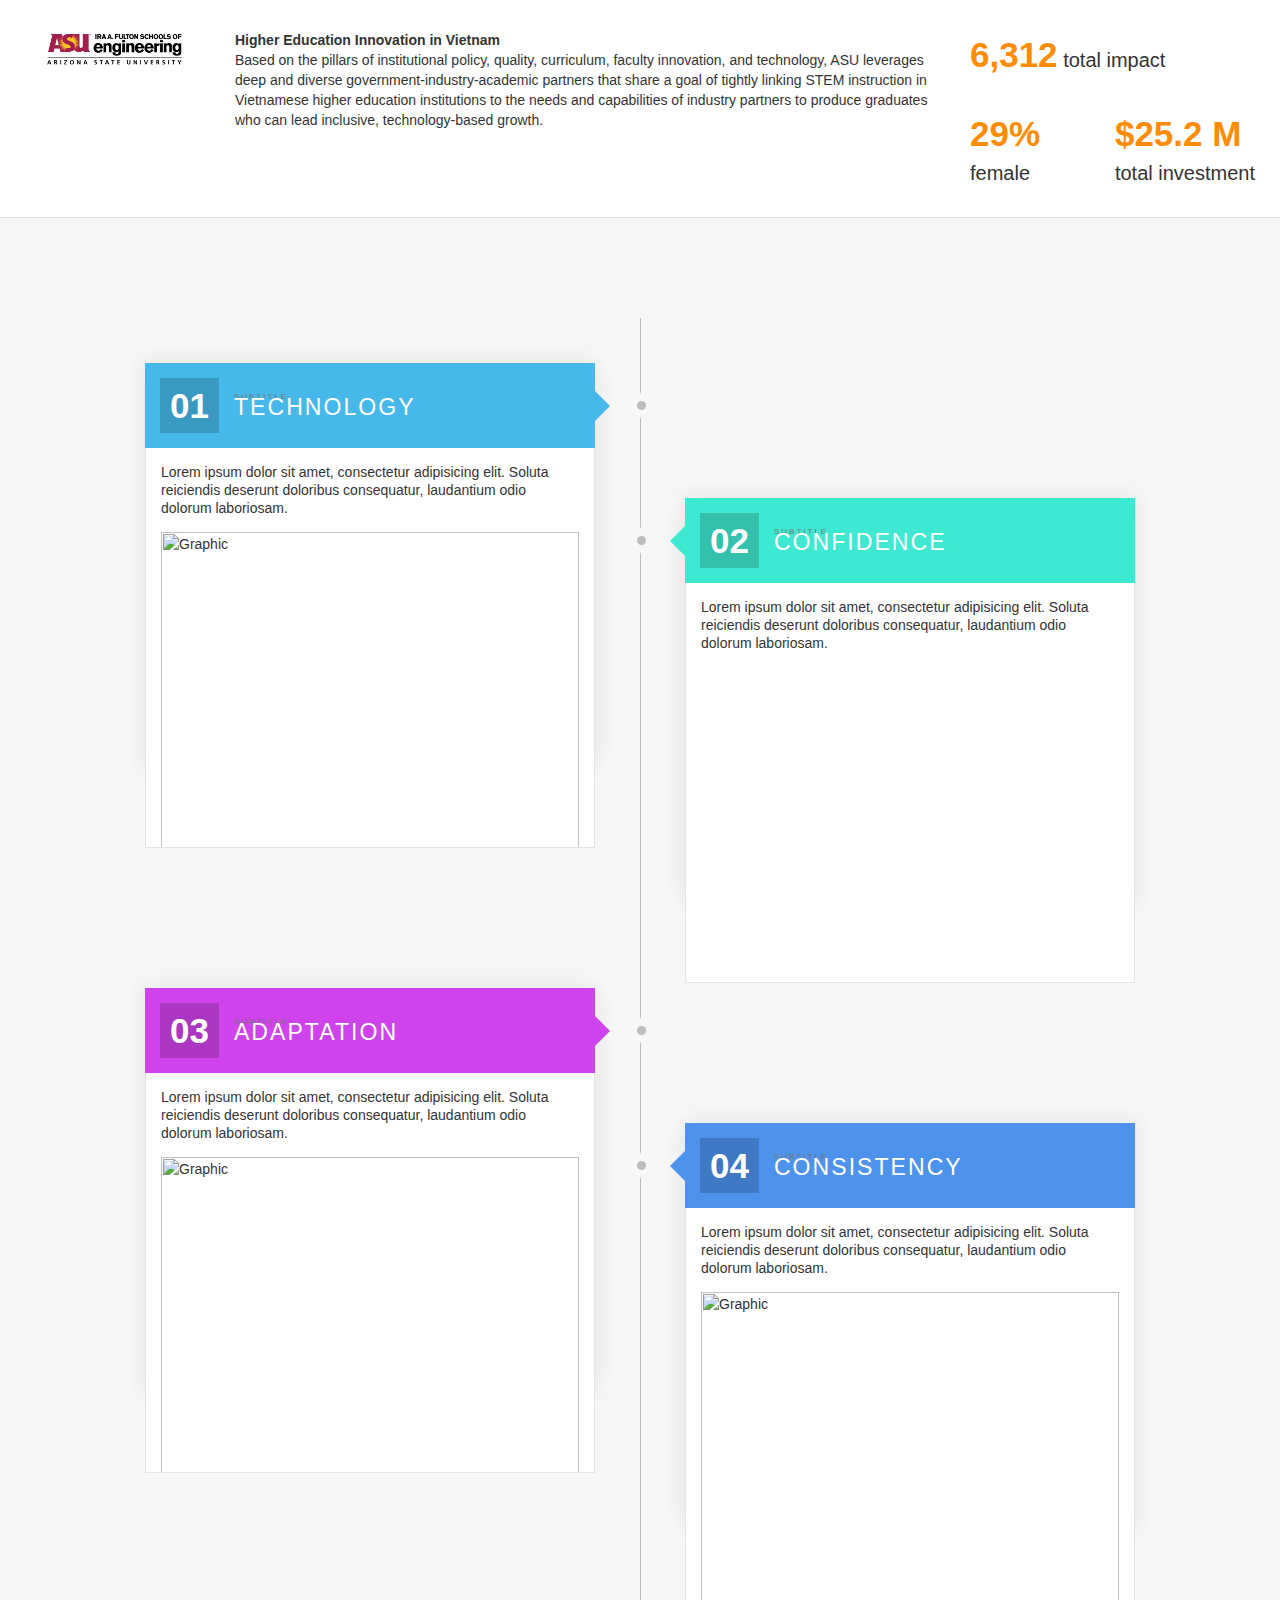
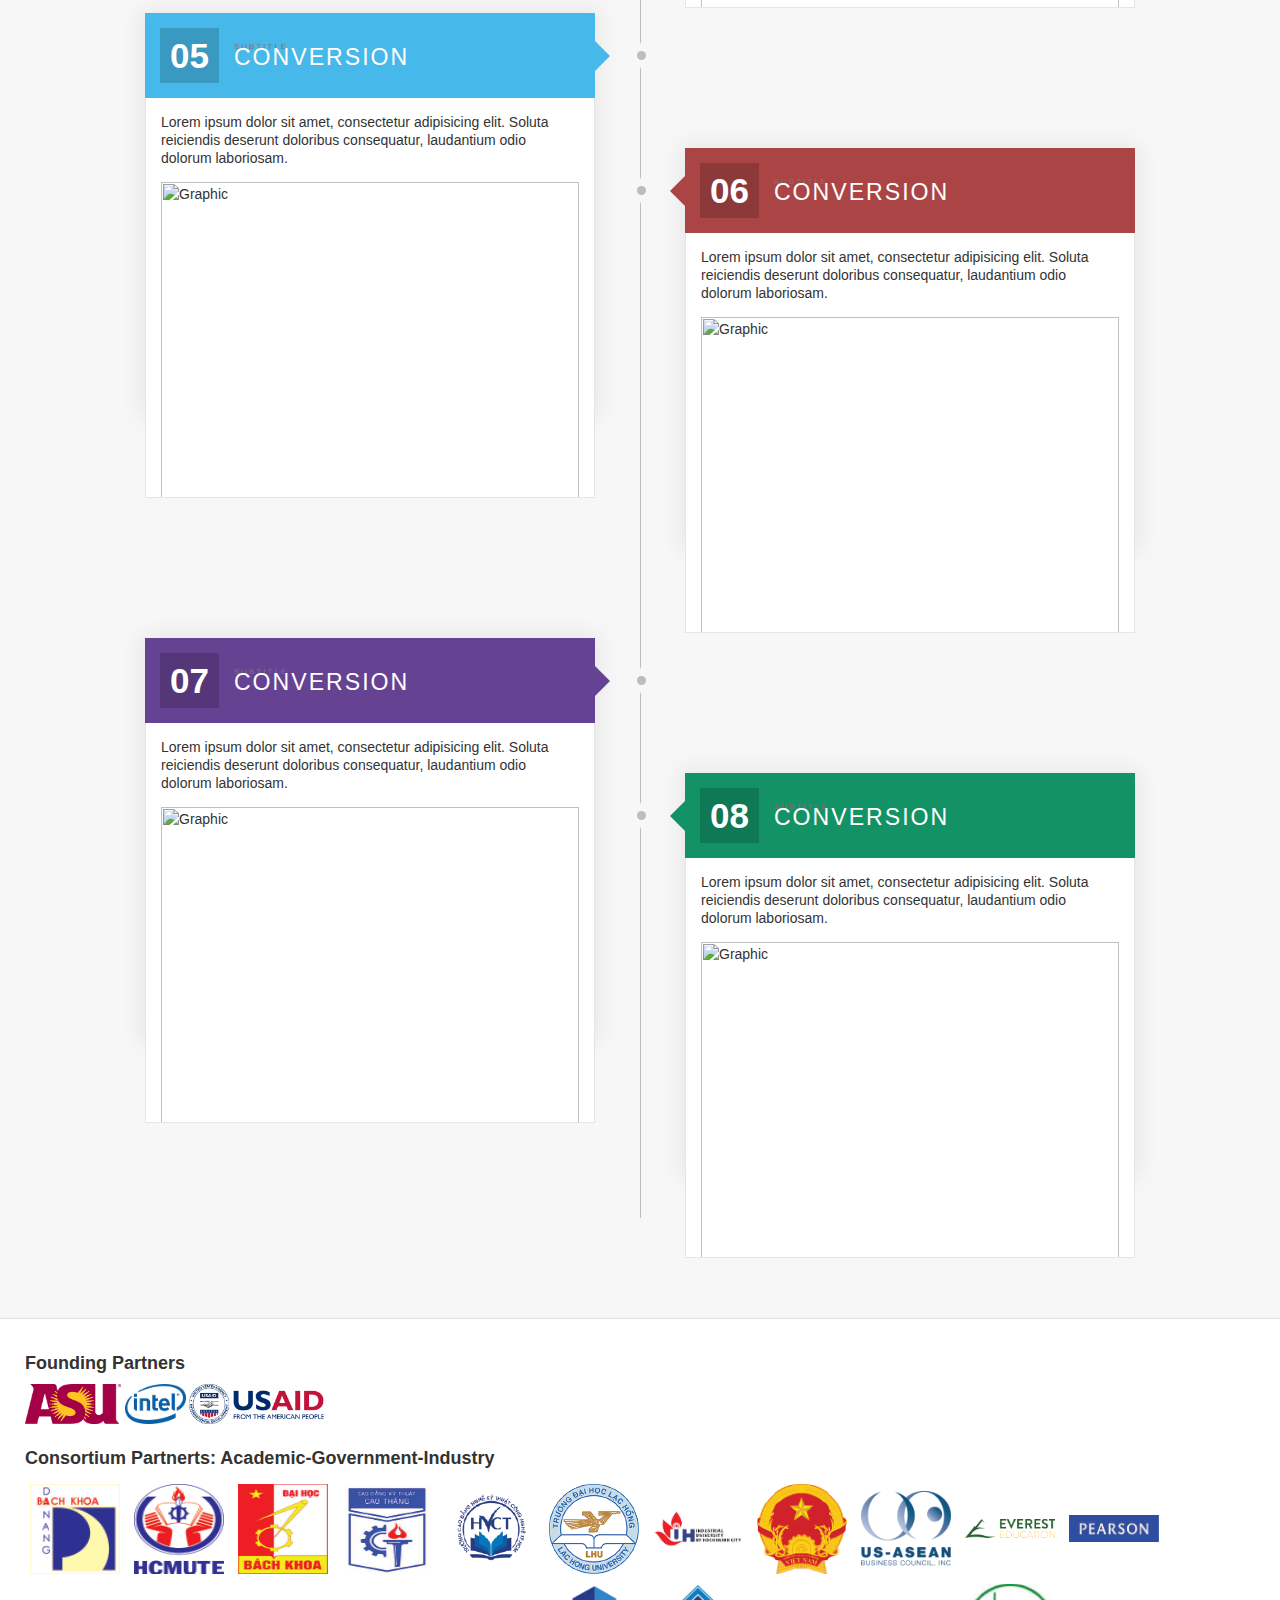
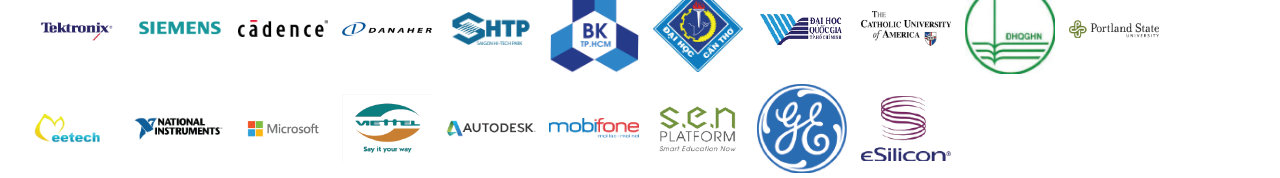
==== timeline.html @ 24457e75 "css for timeline updated" ====
<html>
  <head>
    <title>Hello world 3</title>
    <link rel="stylesheet" href="assets/css/main.css">

    <script src="http://ajax.googleapis.com/ajax/libs/jquery/3.2.1/jquery.min.js"></script>

      <!-- Latest compiled and minified CSS -->
    <link rel="stylesheet" href="https://maxcdn.bootstrapcdn.com/bootstrap/3.3.7/css/bootstrap.min.css"
    integrity="sha384-BVYiiSIFeK1dGmJRAkycuHAHRg32OmUcww7on3RYdg4Va+PmSTsz/K68vbdEjh4u" crossorigin="anonymous">
    <!-- Latest compiled and minified JavaScript -->
    <script src="https://maxcdn.bootstrapcdn.com/bootstrap/3.3.7/js/bootstrap.min.js"
    integrity="sha384-Tc5IQib027qvyjSMfHjOMaLkfuWVxZxUPnCJA7l2mCWNIpG9mGCD8wGNIcPD7Txa" crossorigin="anonymous"></script>
  </head>

  <body>

    <div class="row header">
      <div class="col-xs-6 col-sm-4 col-md-2 logo">
        <img src="assets/images/asu.jpg" alt="ASU logo" width="100%" />
      </div>
      <div class="hidden-xs col-sm-4 col-md-7 title">
        <b>Higher Education Innovation in Vietnam</b><br>
        <p>
          Based on the pillars of institutional policy, quality, curriculum, faculty innovation, and
          technology, ASU leverages deep and diverse government-industry-academic
          partners that share a goal of tightly linking STEM instruction in Vietnamese
          higher education institutions to the needs and capabilities of industry partners to produce
          graduates who can lead inclusive, technology-based growth.
        </p>
      </div>
      <div class="col-xs-6 col-sm-4 col-md-3 num-stats">
        <div class="text-left"><span class="number-highlighter">6,312</span> total impact</div> <br>
        <div>
          <div class="stat-item float-left"><span class="number-highlighter">29%</span> <br>female</div>
          <div class="stat-item float-right"><span class="number-highlighter">$25.2 M</span> <br>total investment</div>
        </div>
      </div>

      <div class="col-xs-12 visibile-xs-block hidden-sm hidden-md hidden-lg title">
        <b>Higher Education Innovation in Vietnam</b><br>
        <p>
          Based on the pillars of institutional policy, quality, curriculum, faculty innovation, and
          technology, ASU leverages deep and diverse government-industry-academic
          partners that share a goal of tightly linking STEM instruction in Vietnamese
          higher education institutions to the needs and capabilities of industry partners to produce
          graduates who can lead inclusive, technology-based growth.
        </p>
      </div>
    </div>


    <section id=timeline>
    	<div class="demo-card-wrapper">
    		<div class="demo-card demo-card--step1">
    			<div class="head">
    				<div class="number-box">
    					<span>01</span>
    				</div>
    				<h2><span class="small">Subtitle</span> Technology</h2>
    			</div>
    			<div class="body">
    				<p>Lorem ipsum dolor sit amet, consectetur adipisicing elit. Soluta reiciendis deserunt doloribus consequatur, laudantium odio dolorum laboriosam.</p>
    				<img src="http://lorempixel.com/1000/500" alt="Graphic">
    			</div>
    		</div>

    		<div class="demo-card demo-card--step2">
    			<div class="head">
    				<div class="number-box">
    					<span>02</span>
    				</div>
    				<h2><span class="small">Subtitle</span> Confidence</h2>
    			</div>
    			<div class="body">
    				<p>Lorem ipsum dolor sit amet, consectetur adipisicing elit. Soluta reiciendis deserunt doloribus consequatur, laudantium odio dolorum laboriosam.</p>
    				<iframe width="100%" height="315" src="https://www.youtube.com/embed/DiTECkLZ8HM" frameborder="0" allowfullscreen></iframe>
    			</div>
    		</div>

    		<div class="demo-card demo-card--step3">
    			<div class="head">
    				<div class="number-box">
    					<span>03</span>
    				</div>
    				<h2><span class="small">Subtitle</span> Adaptation</h2>
    			</div>
    			<div class="body">
    				<p>Lorem ipsum dolor sit amet, consectetur adipisicing elit. Soluta reiciendis deserunt doloribus consequatur, laudantium odio dolorum laboriosam.</p>
    				<img src="http://lorempixel.com/700/500" alt="Graphic">
    			</div>
    		</div>

    		<div class="demo-card demo-card--step4">
    			<div class="head">
    				<div class="number-box">
    					<span>04</span>
    				</div>
    				<h2><span class="small">Subtitle</span> Consistency</h2>
    			</div>
    			<div class="body">
    				<p>Lorem ipsum dolor sit amet, consectetur adipisicing elit. Soluta reiciendis deserunt doloribus consequatur, laudantium odio dolorum laboriosam.</p>
    				<img src="http://lorempixel.com/1000/600" alt="Graphic">
    			</div>
    		</div>

    		<div class="demo-card demo-card--step5">
    			<div class="head">
    				<div class="number-box">
    					<span>05</span>
    				</div>
    				<h2><span class="small">Subtitle</span> Conversion</h2>
    			</div>
    			<div class="body">
    				<p>Lorem ipsum dolor sit amet, consectetur adipisicing elit. Soluta reiciendis deserunt doloribus consequatur, laudantium odio dolorum laboriosam.</p>
    				<img src="http://lorempixel.com/1000/400" alt="Graphic">
    			</div>
    		</div>

        <div class="demo-card demo-card--step6">
    			<div class="head">
    				<div class="number-box">
    					<span>06</span>
    				</div>
    				<h2><span class="small">Subtitle</span> Conversion</h2>
    			</div>
    			<div class="body">
    				<p>Lorem ipsum dolor sit amet, consectetur adipisicing elit. Soluta reiciendis deserunt doloribus consequatur, laudantium odio dolorum laboriosam.</p>
    				<img src="http://lorempixel.com/800/500" alt="Graphic">
    			</div>
    		</div>

        <div class="demo-card demo-card--step7">
    			<div class="head">
    				<div class="number-box">
    					<span>07</span>
    				</div>
    				<h2><span class="small">Subtitle</span> Conversion</h2>
    			</div>
    			<div class="body">
    				<p>Lorem ipsum dolor sit amet, consectetur adipisicing elit. Soluta reiciendis deserunt doloribus consequatur, laudantium odio dolorum laboriosam.</p>
    				<img src="http://lorempixel.com/600/500" alt="Graphic">
    			</div>
    		</div>


        <div class="demo-card demo-card--step8">
    			<div class="head">
    				<div class="number-box">
    					<span>08</span>
    				</div>
    				<h2><span class="small">Subtitle</span> Conversion</h2>
    			</div>
    			<div class="body">
    				<p>Lorem ipsum dolor sit amet, consectetur adipisicing elit. Soluta reiciendis deserunt doloribus consequatur, laudantium odio dolorum laboriosam.</p>
    				<img src="http://lorempixel.com/300/500" alt="Graphic">
    			</div>
    		</div>

    	</div>
    </section>


    <footer>
      <h6>Founding Partners</h6>
        <div class="partner-logos">
          <img src="assets/images/asu-logo.png" alt="ASU" />
          <img src="assets/images/intel-logo.jpg" alt="Intel" />
          <img src="assets/images/usaid-logo.jpg" alt="USAID" />
        </div>
      <h6>Consortium Partnerts: Academic-Government-Industry</h6>
      <div class="footer-logos">
        <img src="assets/images/logo1.png" />
        <img src="assets/images/logo2.png" />
        <img src="assets/images/logo3.png" />
        <img src="assets/images/logo4.png" />
        <img src="assets/images/logo5.png" />
        <img src="assets/images/logo6.png" />
        <img src="assets/images/logo7.png" />
        <img src="assets/images/logo8.png" />
        <img src="assets/images/logo9.png" />
        <img src="assets/images/logo10.png" />
        <img src="assets/images/logo11.png" />
        <img src="assets/images/logo12.png" />
        <img src="assets/images/logo13.png" />
        <img src="assets/images/logo14.png" />
        <img src="assets/images/logo15.png" />
        <img src="assets/images/logo16.png" />

        <img src="assets/images/logo17.png" />
        <img src="assets/images/logo18.png" />
        <img src="assets/images/logo19.png" />
        <img src="assets/images/logo20.png" />
        <img src="assets/images/logo21.png" />
        <img src="assets/images/logo22.png" />
        <img src="assets/images/logo23.png" />
        <img src="assets/images/logo24.png" />
        <img src="assets/images/logo25.png" />
        <img src="assets/images/logo26.png" />
        <img src="assets/images/logo27.png" />
        <img src="assets/images/logo28.png" />
        <img src="assets/images/logo29.png" />
        <img src="assets/images/logo30.png" />
        <img src="assets/images/logo31.png" />
      </div>
    </footer>
    <script type="text/javascript" src="assets/javascripts/underscore.min.js"></script>
    <script type="text/javascript" src="assets/javascripts/script.js"></script>
  </body>
</html>
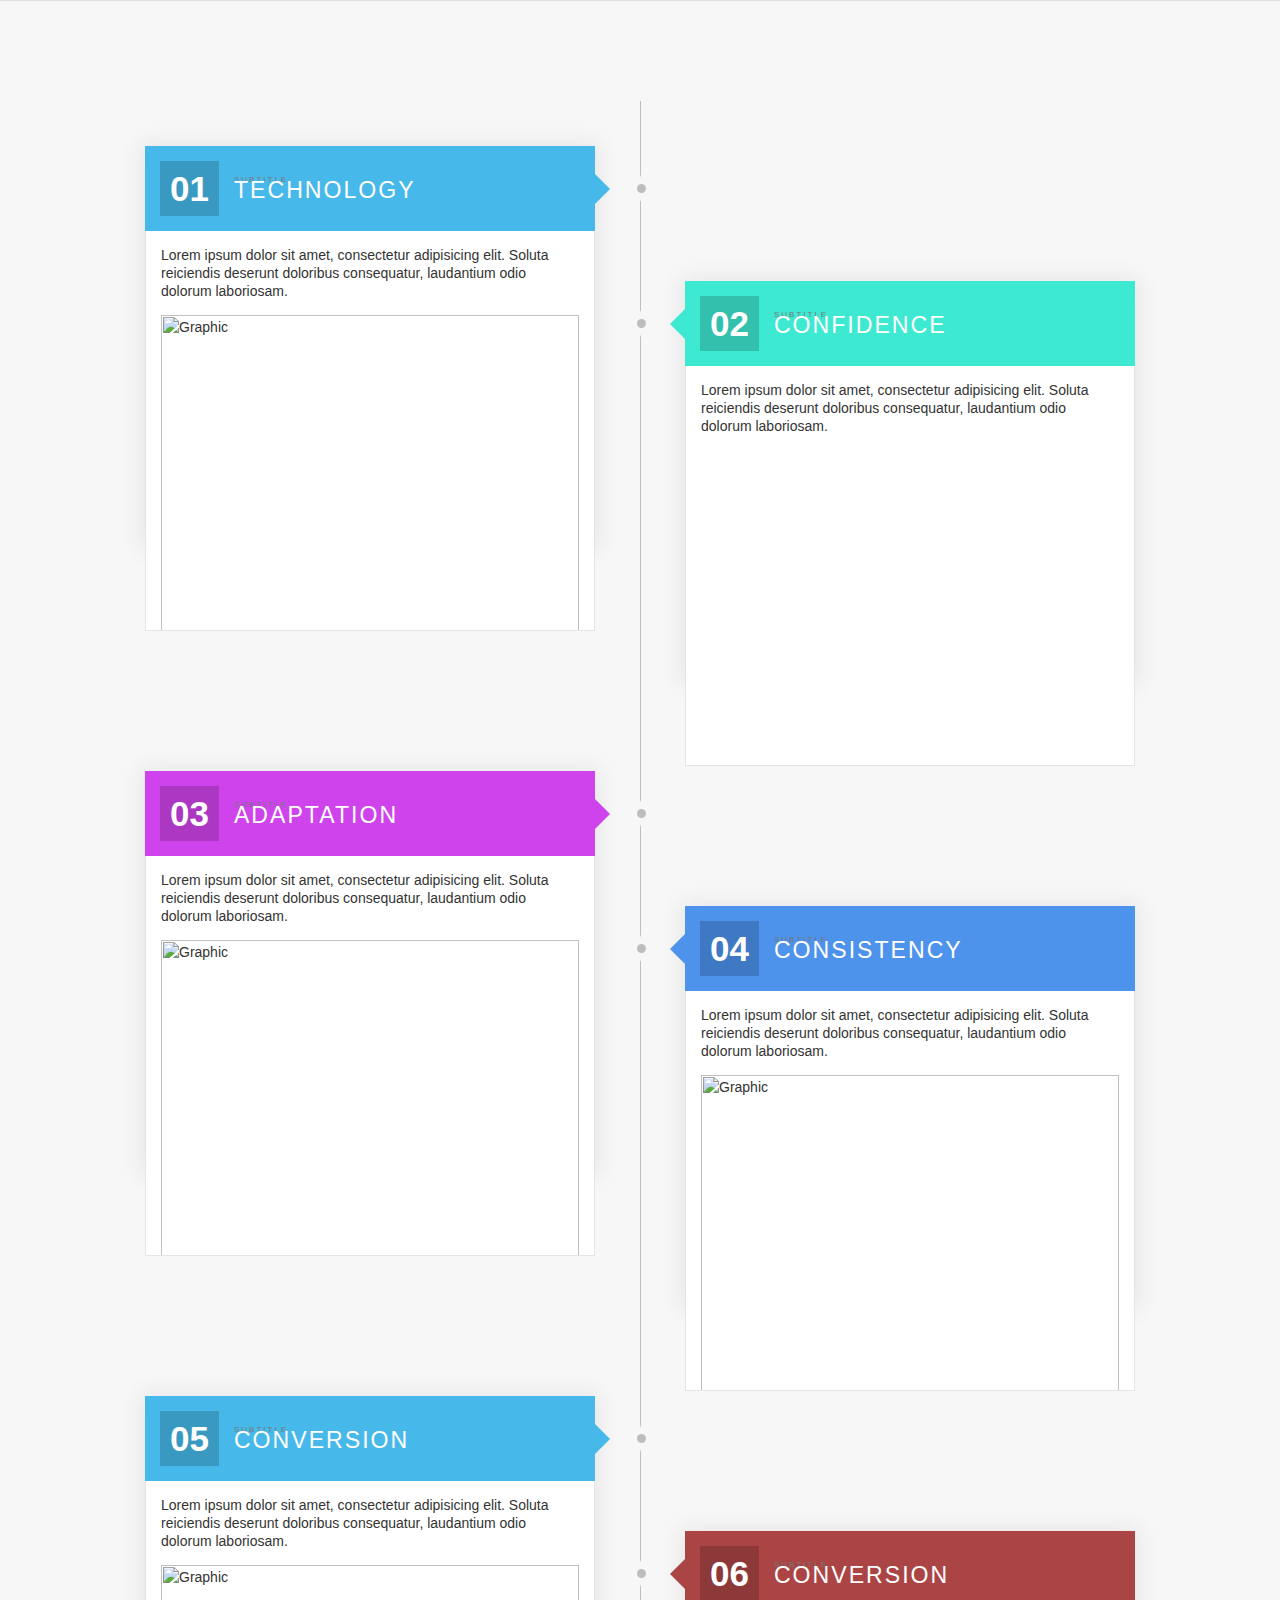
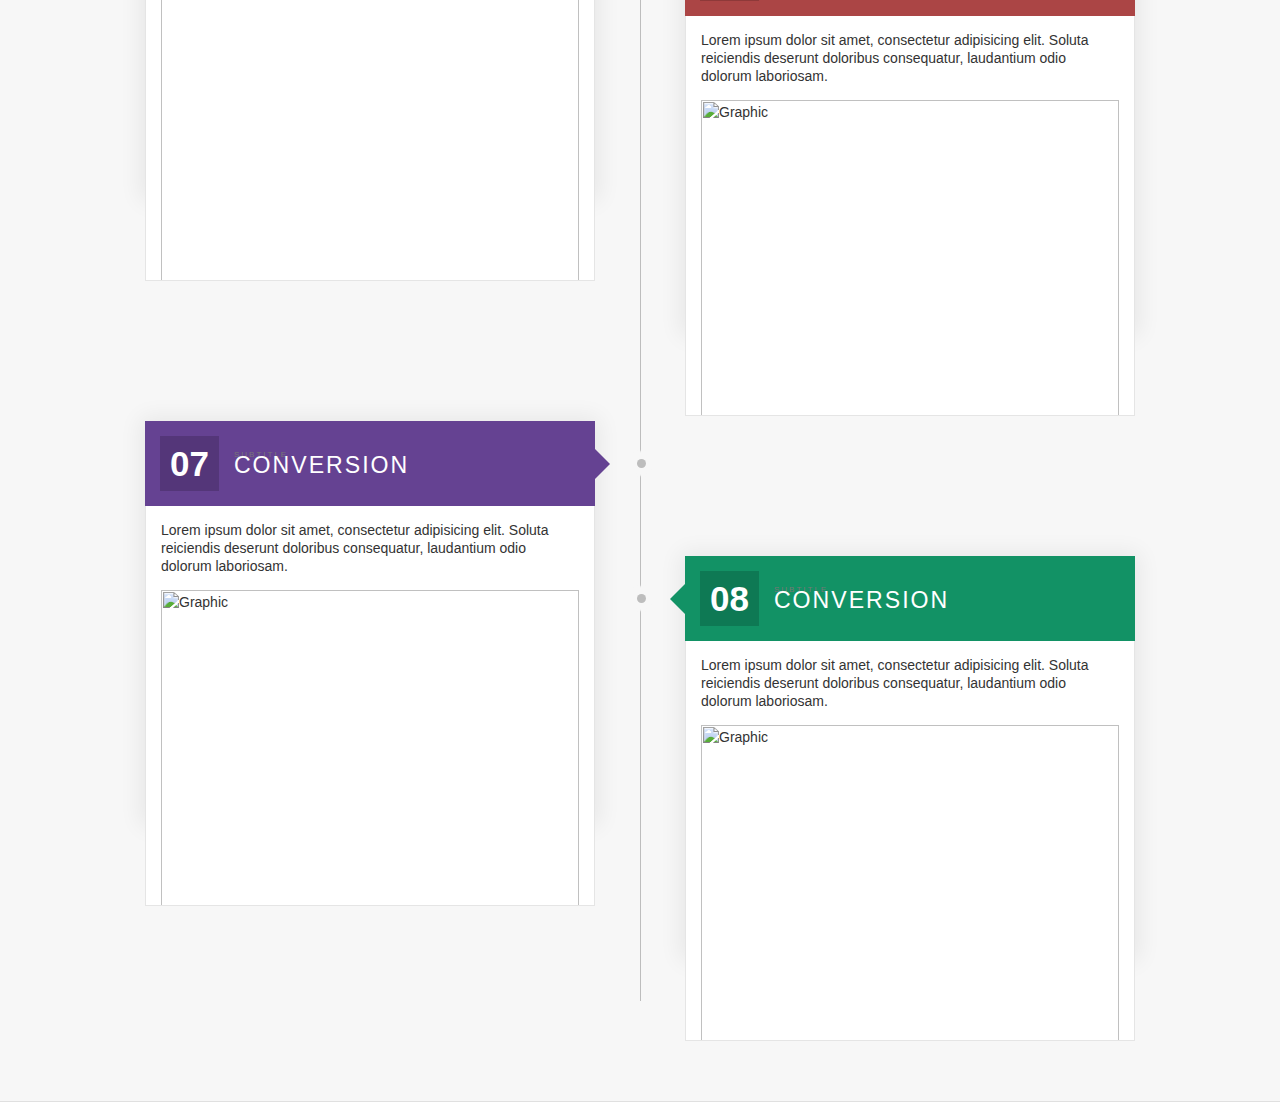
==== commit 0cb74f6d: "remove header and footer" ====
--- a/timeline.html
+++ b/timeline.html
@@ -2,6 +2,7 @@
   <head>
     <title>Hello world 3</title>
     <link rel="stylesheet" href="assets/css/main.css">
+    <link rel="stylesheet" href="assets/css/style.css">
 
     <script src="http://ajax.googleapis.com/ajax/libs/jquery/3.2.1/jquery.min.js"></script>
 
@@ -14,42 +15,7 @@
   </head>
 
   <body>
-
-    <div class="row header">
-      <div class="col-xs-6 col-sm-4 col-md-2 logo">
-        <img src="assets/images/asu.jpg" alt="ASU logo" width="100%" />
-      </div>
-      <div class="hidden-xs col-sm-4 col-md-7 title">
-        <b>Higher Education Innovation in Vietnam</b><br>
-        <p>
-          Based on the pillars of institutional policy, quality, curriculum, faculty innovation, and
-          technology, ASU leverages deep and diverse government-industry-academic
-          partners that share a goal of tightly linking STEM instruction in Vietnamese
-          higher education institutions to the needs and capabilities of industry partners to produce
-          graduates who can lead inclusive, technology-based growth.
-        </p>
-      </div>
-      <div class="col-xs-6 col-sm-4 col-md-3 num-stats">
-        <div class="text-left"><span class="number-highlighter">6,312</span> total impact</div> <br>
-        <div>
-          <div class="stat-item float-left"><span class="number-highlighter">29%</span> <br>female</div>
-          <div class="stat-item float-right"><span class="number-highlighter">$25.2 M</span> <br>total investment</div>
-        </div>
-      </div>
-
-      <div class="col-xs-12 visibile-xs-block hidden-sm hidden-md hidden-lg title">
-        <b>Higher Education Innovation in Vietnam</b><br>
-        <p>
-          Based on the pillars of institutional policy, quality, curriculum, faculty innovation, and
-          technology, ASU leverages deep and diverse government-industry-academic
-          partners that share a goal of tightly linking STEM instruction in Vietnamese
-          higher education institutions to the needs and capabilities of industry partners to produce
-          graduates who can lead inclusive, technology-based growth.
-        </p>
-      </div>
-    </div>
-
-
+    
     <section id=timeline>
     	<div class="demo-card-wrapper">
     		<div class="demo-card demo-card--step1">
@@ -159,51 +125,7 @@
 
     	</div>
     </section>
-
-
-    <footer>
-      <h6>Founding Partners</h6>
-        <div class="partner-logos">
-          <img src="assets/images/asu-logo.png" alt="ASU" />
-          <img src="assets/images/intel-logo.jpg" alt="Intel" />
-          <img src="assets/images/usaid-logo.jpg" alt="USAID" />
-        </div>
-      <h6>Consortium Partnerts: Academic-Government-Industry</h6>
-      <div class="footer-logos">
-        <img src="assets/images/logo1.png" />
-        <img src="assets/images/logo2.png" />
-        <img src="assets/images/logo3.png" />
-        <img src="assets/images/logo4.png" />
-        <img src="assets/images/logo5.png" />
-        <img src="assets/images/logo6.png" />
-        <img src="assets/images/logo7.png" />
-        <img src="assets/images/logo8.png" />
-        <img src="assets/images/logo9.png" />
-        <img src="assets/images/logo10.png" />
-        <img src="assets/images/logo11.png" />
-        <img src="assets/images/logo12.png" />
-        <img src="assets/images/logo13.png" />
-        <img src="assets/images/logo14.png" />
-        <img src="assets/images/logo15.png" />
-        <img src="assets/images/logo16.png" />
-
-        <img src="assets/images/logo17.png" />
-        <img src="assets/images/logo18.png" />
-        <img src="assets/images/logo19.png" />
-        <img src="assets/images/logo20.png" />
-        <img src="assets/images/logo21.png" />
-        <img src="assets/images/logo22.png" />
-        <img src="assets/images/logo23.png" />
-        <img src="assets/images/logo24.png" />
-        <img src="assets/images/logo25.png" />
-        <img src="assets/images/logo26.png" />
-        <img src="assets/images/logo27.png" />
-        <img src="assets/images/logo28.png" />
-        <img src="assets/images/logo29.png" />
-        <img src="assets/images/logo30.png" />
-        <img src="assets/images/logo31.png" />
-      </div>
-    </footer>
+    
     <script type="text/javascript" src="assets/javascripts/underscore.min.js"></script>
     <script type="text/javascript" src="assets/javascripts/script.js"></script>
   </body>
--- a/assets/css/style.css
+++ b/assets/css/style.css
@@ -0,0 +1,279 @@
+/* Media Queries */
+/* Card sizing */
+/* Colors */
+/* Calculations */
+/* Placeholders */
+
+
+@media (min-width: 1000px) {
+  #timeline .demo-card:nth-child(odd) .head::after, #timeline .demo-card:nth-child(even) .head::after {
+    position: absolute;
+    content: "";
+    width: 0;
+    height: 0;
+    border-top: 15px solid transparent;
+    border-bottom: 15px solid transparent;
+  }
+
+  #timeline .demo-card:nth-child(odd) .head::before, #timeline .demo-card:nth-child(even) .head::before {
+    position: absolute;
+    content: "";
+    width: 9px;
+    height: 9px;
+    background-color: #bdbdbd;
+    border-radius: 9px;
+    box-shadow: 0px 0px 2px 8px #f7f7f7;
+  }
+}
+/* Some Cool Stuff */
+/*.demo-card:nth-child(1) {
+  order: 1;
+}
+
+.demo-card:nth-child(2) {
+  order: 5;
+}
+
+.demo-card:nth-child(3) {
+  order: 2;
+}
+
+.demo-card:nth-child(4) {
+  order: 6;
+}
+
+.demo-card:nth-child(5) {
+  order: 3;
+}
+
+.demo-card:nth-child(6) {
+  order: 7;
+}
+
+.demo-card:nth-child(7) {
+  order: 4;
+}
+.demo-card:nth-child(8) {
+  order: 8;
+}*/
+
+/* Border Box */
+* {
+  box-sizing: border-box;
+}
+
+#timeline {
+  padding: 100px 0;
+  background: #f7f7f7;
+  border-top: 1px solid rgba(191, 191, 191, 0.4);
+  border-bottom: 1px solid rgba(191, 191, 191, 0.4);
+}
+#timeline h1 {
+  text-align: center;
+  font-size: 3rem;
+  font-weight: 200;
+  margin-bottom: 20px;
+}
+#timeline p.leader {
+  text-align: center;
+  max-width: 90%;
+  margin: auto;
+  margin-bottom: 45px;
+}
+#timeline .demo-card-wrapper {
+  position: relative;
+  margin: auto;
+}
+@media (min-width: 1000px) {
+  #timeline .demo-card-wrapper {
+    display: flex;
+    flex-flow: row wrap;
+    width: 1170px;
+    height: auto;
+    margin: 0 auto;
+  }
+}
+#timeline .demo-card-wrapper::after {
+  z-index: 1;
+  content: "";
+  position: absolute;
+  top: 0;
+  bottom: 0;
+  left: 50%;
+  border-left: 1px solid rgba(191, 191, 191, 0.4);
+}
+@media (min-width: 1000px) {
+  #timeline .demo-card-wrapper::after {
+    border-left: 1px solid #bdbdbd;
+  }
+}
+#timeline .demo-card {
+  position: relative;
+  display: block;
+  margin: 10px auto 80px;
+  max-width: 94%;
+  z-index: 2;
+}
+@media (min-width: 480px) {
+  #timeline .demo-card {
+    max-width: 60%;
+    box-shadow: 0px 1px 22px 4px rgba(0, 0, 0, 0.07);
+  }
+}
+@media (min-width: 720px) {
+  #timeline .demo-card {
+    max-width: 40%;
+  }
+}
+@media (min-width: 1000px) {
+  #timeline .demo-card {
+    max-width: 450px;
+    height: 400px; /* TODO Add this via js */
+    margin: 90px;
+    margin-top: 45px;
+    margin-bottom: 45px;
+  }
+
+  #timeline .demo-card:nth-child(odd) {
+    margin-right: 45px;
+  }
+  #timeline .demo-card:nth-child(odd) .head::after {
+    border-left-width: 15px;
+    border-left-style: solid;
+    left: 100%;
+  }
+  #timeline .demo-card:nth-child(odd) .head::before {
+    left: 491.5px;
+  }
+  #timeline .demo-card:nth-child(even) {
+    margin-left: 45px;
+    margin-top: 180px;
+  }
+  #timeline .demo-card:nth-child(even) .head::after {
+    border-right-width: 15px;
+    border-right-style: solid;
+    right: 100%;
+  }
+  #timeline .demo-card:nth-child(even) .head::before {
+    right: 489.5px;
+  }
+  #timeline .demo-card:nth-child(2) {
+    margin-top: 180px;
+  }
+}
+
+#timeline .demo-card .body {
+  background: #fff;
+  border: 1px solid rgba(191, 191, 191, 0.4);
+  border-top: 0;
+  padding: 15px;
+}
+@media (min-width: 1000px) {
+  #timeline .demo-card .body {
+    height: auto;
+    max-height: 400px;
+    overflow-y: auto;
+  }
+}
+#timeline .demo-card .body p {
+  font-size: 14px;
+  line-height: 18px;
+  margin-bottom: 15px;
+}
+#timeline .demo-card .body img {
+  display: block;
+  width: 100%;
+}
+
+#timeline .demo-card .head {
+  position: relative;
+  display: flex;
+  align-items: center;
+  color: #fff;
+  font-weight: 400;
+}
+#timeline .demo-card .head .number-box {
+  display: inline;
+  float: left;
+  margin: 15px;
+  padding: 10px;
+  font-size: 35px;
+  line-height: 35px;
+  font-weight: 600;
+  background: rgba(0, 0, 0, 0.17);
+}
+#timeline .demo-card .head h2 {
+  text-transform: uppercase;
+  font-size: 1.3rem;
+  font-weight: inherit;
+  letter-spacing: 2px;
+  margin: 0;
+  padding-bottom: 6px;
+  line-height: 1rem;
+}
+@media (min-width: 480px) {
+  #timeline .demo-card .head h2 {
+    font-size: 165%;
+    line-height: 1.2rem;
+  }
+}
+#timeline .demo-card .head h2 span {
+  display: block;
+  font-size: 0.6rem;
+  margin: 0;
+}
+@media (min-width: 480px) {
+  #timeline .demo-card .head h2 span {
+    font-size: 0.8rem;
+  }
+}
+#timeline .demo-card--step1 {
+  background-color: #46b8e9;
+}
+#timeline .demo-card--step1 .head::after {
+  border-color: #46b8e9;
+}
+#timeline .demo-card--step2 {
+  background-color: #3ee9d1;
+}
+#timeline .demo-card--step2 .head::after {
+  border-color: #3ee9d1;
+}
+#timeline .demo-card--step3 {
+  background-color: #ce43eb;
+}
+#timeline .demo-card--step3 .head::after {
+  border-color: #ce43eb;
+}
+#timeline .demo-card--step4 {
+  background-color: #4d92eb;
+}
+#timeline .demo-card--step4 .head::after {
+  border-color: #4d92eb;
+}
+#timeline .demo-card--step5 {
+  background-color: #46b8e9;
+}
+#timeline .demo-card--step5 .head::after {
+  border-color: #46b8e9;
+}
+#timeline .demo-card--step6 {
+  background-color: #ab4545;
+}
+#timeline .demo-card--step6 .head::after {
+  border-color: #ab4545;
+}
+
+#timeline .demo-card--step7 {
+  background-color: #654292;
+}
+#timeline .demo-card--step7 .head::after {
+  border-color: #654292;
+}
+
+#timeline .demo-card--step8 {
+  background-color: #129265;
+}
+#timeline .demo-card--step8 .head::after {
+  border-color: #129265;
+}
